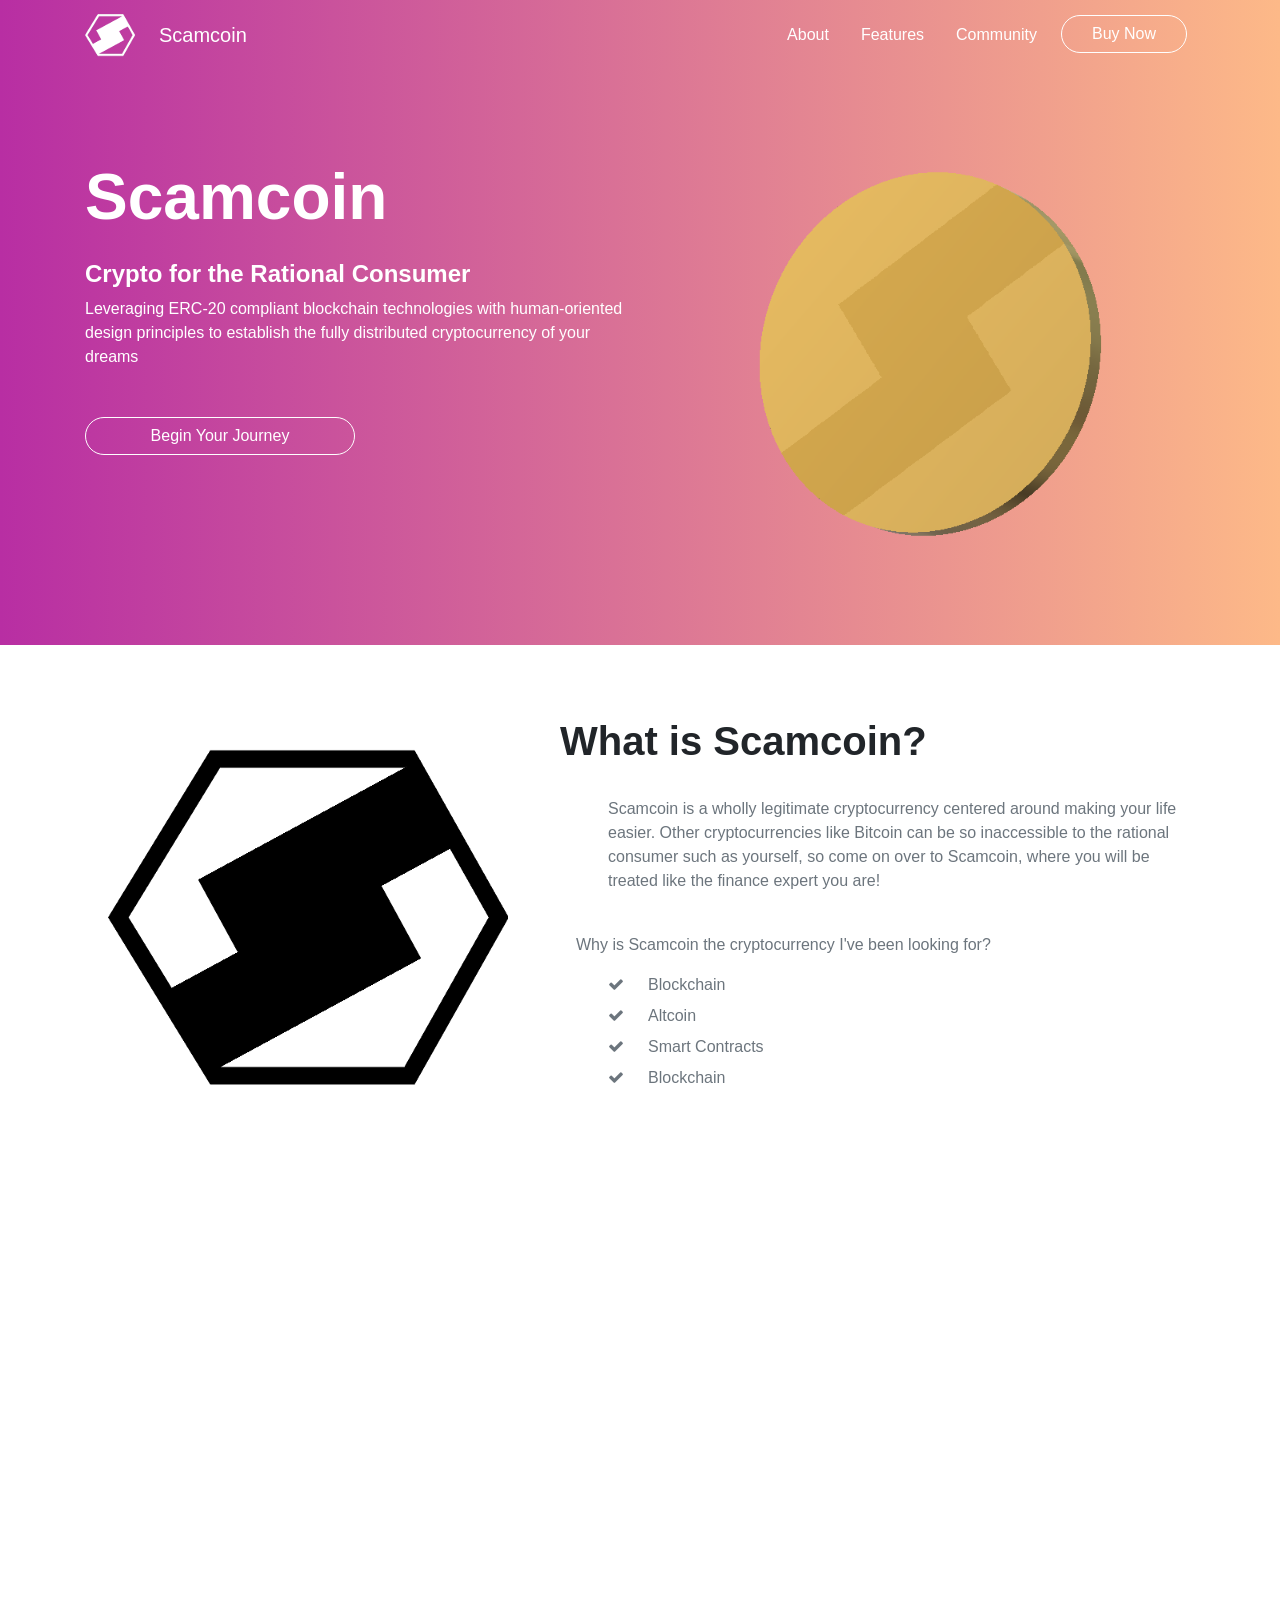
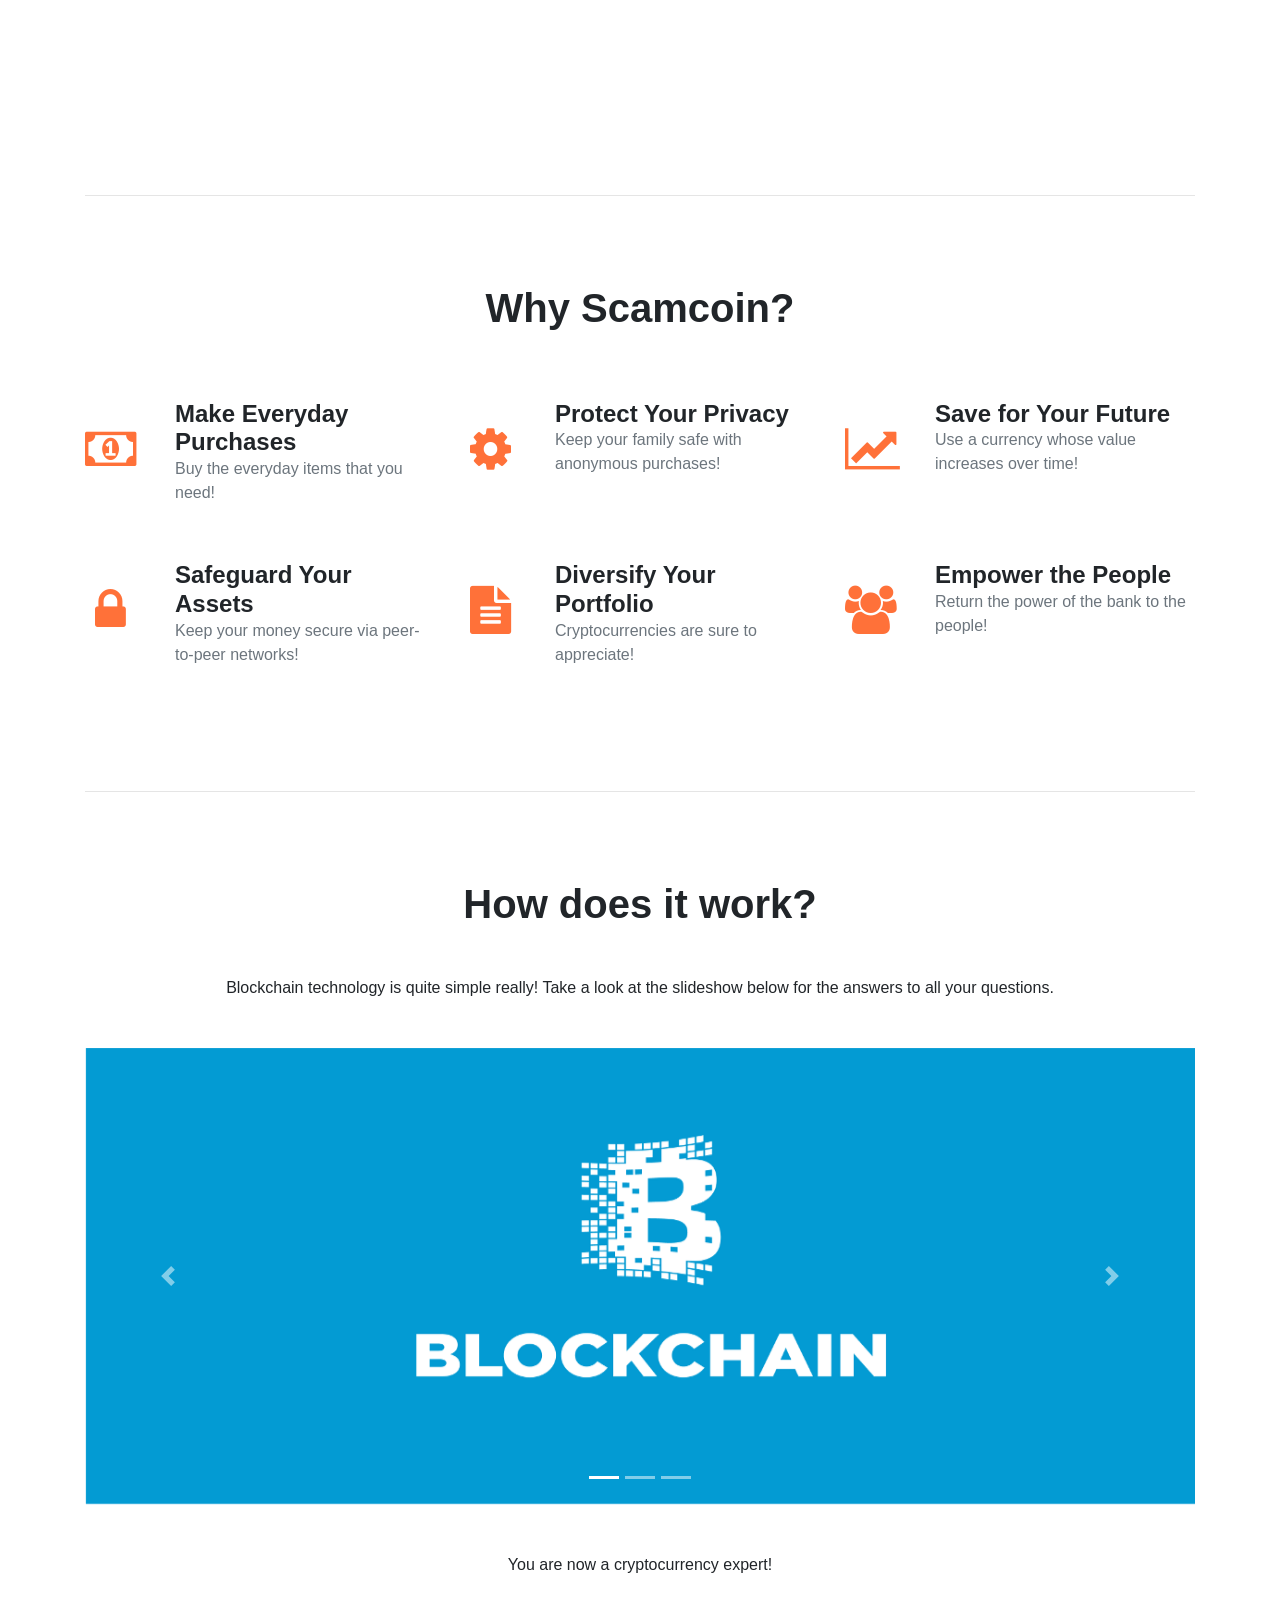
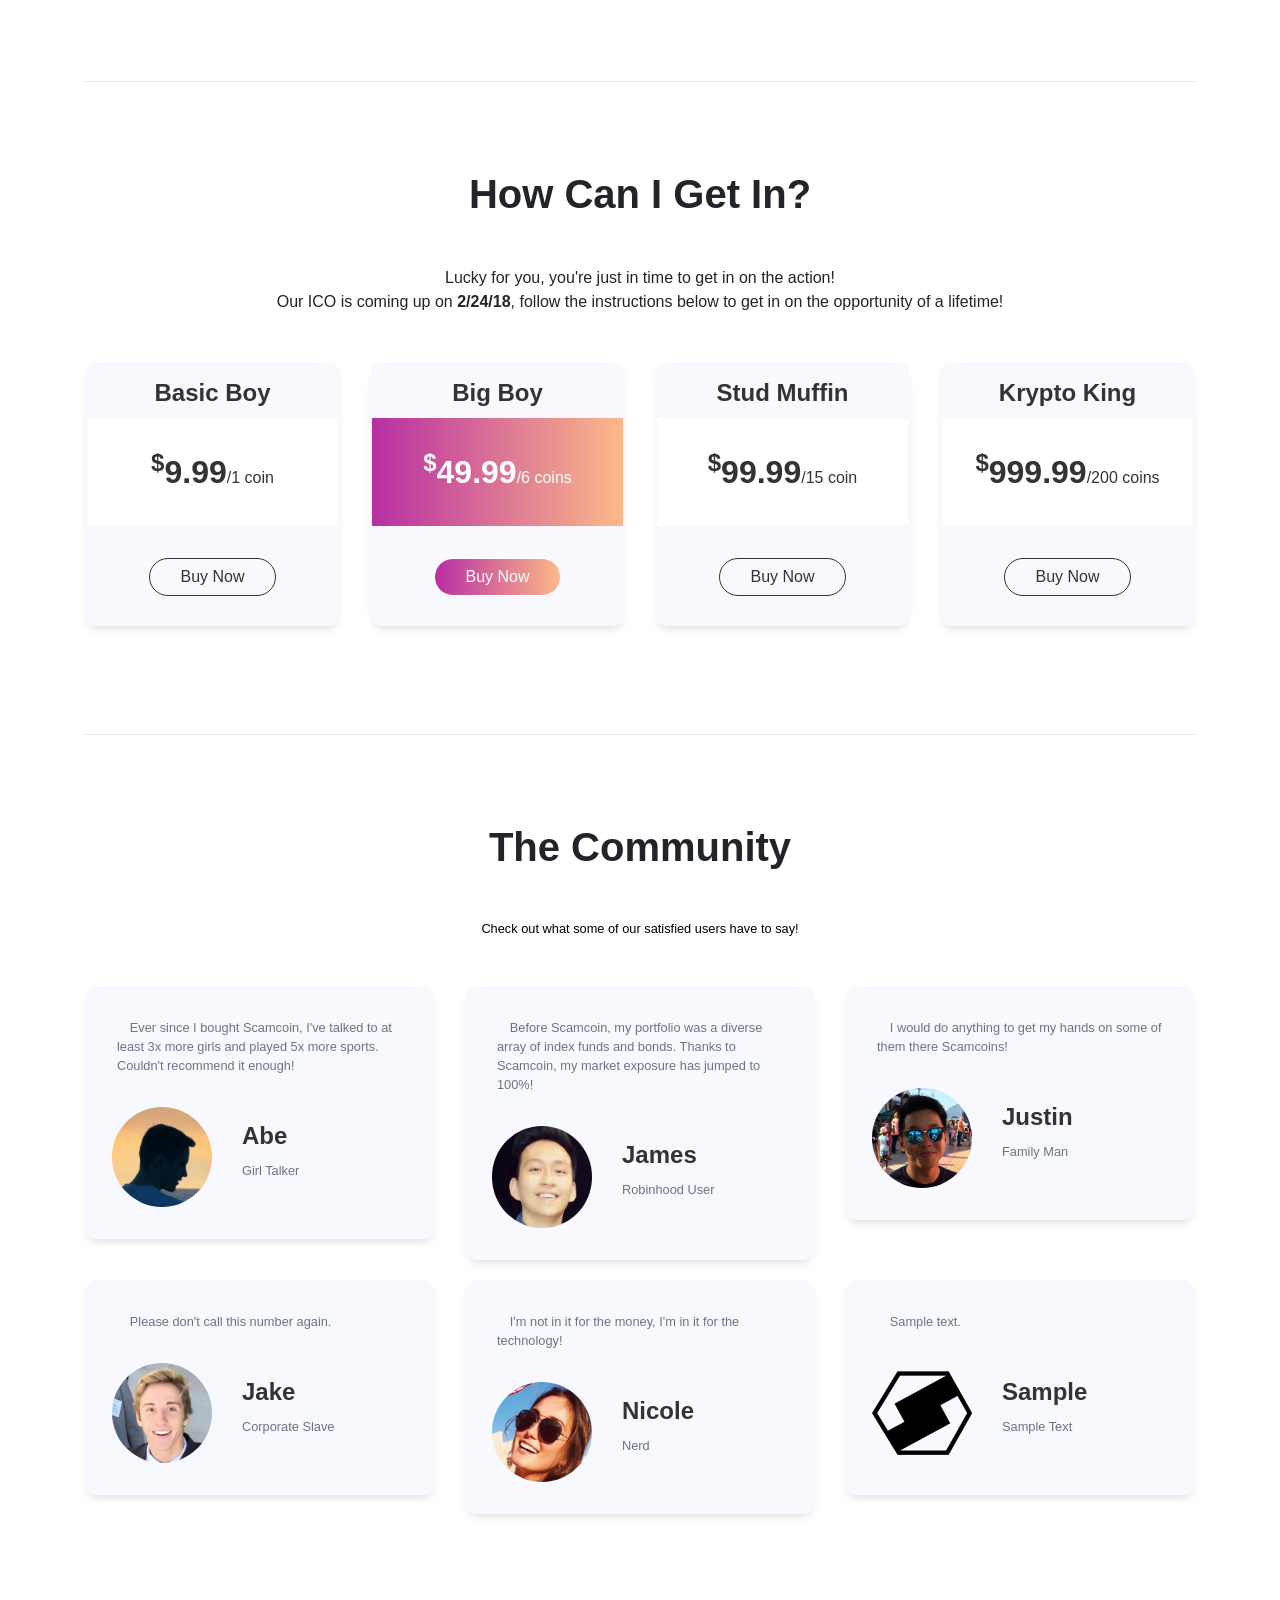
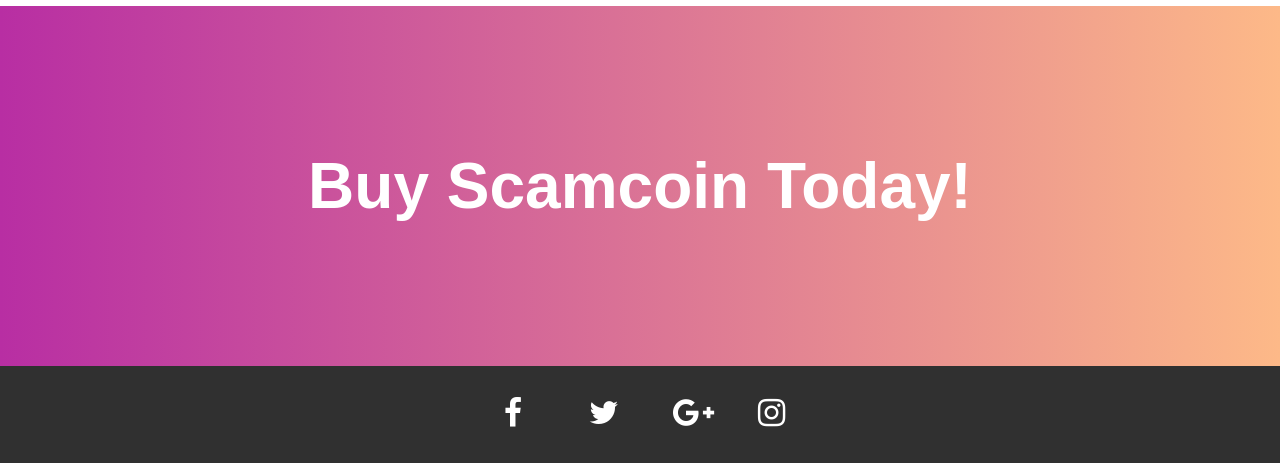
==== index.min.html @ c5a089b9 "init" ====
<!DOCTYPE html>
<html lang="en">
<head>
<title>Scamcoin</title>
<meta name="description" content="A cryptocurrency for the rational consumer">
<meta name="viewport" content="width=device-width,initial-scale=1,maximum-scale=1,user-scalable=no">
<link href="https://maxcdn.bootstrapcdn.com/bootstrap/4.0.0/css/bootstrap.min.css" rel="stylesheet">
<link href="https://maxcdn.bootstrapcdn.com/font-awesome/4.7.0/css/font-awesome.min.css" rel="stylesheet">
<link href="styles/main.css" rel="stylesheet">
</head>
<body>
<header class="color-change text-white">
<nav class="color-change navbar navbar-expand-md fixed-top">
<div class="container">
<a href="#page-top"><img class="pr-4" src="images/logo.png" alt="scam logo"></a>
<a class="navbar-brand p-0 text-white" href="#page-top">Scamcoin</a>
<div class="collapse navbar-collapse">
<ul class="navbar-nav ml-auto">
<li class="nav-item mx-2"><a class="nav-link text-white" href="#about">About</a></li>
<li class="nav-item mx-2"><a class="nav-link text-white" href="#features">Features</a></li>
<li class="nav-item mx-2"><a class="nav-link text-white" href="#community">Community</a></li>
<li class="nav-item mx-2"><a class="btn btn-outline-neutral btn-round" href="#ico">Buy Now</a></li>
</ul>
</div>
</div>
</nav>
<div id="page-top" class="container section">
<div class="row navbar-offset">
<div class="col-lg-6 col-md-12 col-sm-12">
<h1 class="my-4">Scamcoin</h1>
<h3>Crypto for the Rational Consumer</h3>
<p class="py-2">Leveraging ERC-20 compliant blockchain technologies with human-oriented design principles to establish the fully distributed cryptocurrency of your dreams</p>
<a class="col-lg-6 offset-lg-0 col-md-6 offset-md-3 col-sm-8 offset-sm-2 mt-4 btn btn-outline-neutral btn-round" href="#about">Begin Your Journey</a>
</div>
<div class="col-lg-6 col-md-12 col-sm-12">
<img id="main-img" class="img-fluid" src="images/coin/coin1.png" alt="Image">
</div>
</div>
</div>
</header>
<div id="about" class="container section">
<div class="row">
<div class="col-md-5 col-sm-12"><img id="logo" class="img-fluid" src="images/logoBlack.png" alt="Logo"></div>
<div class="col-md-7 col-sm-12">
<h2 class="mb-2">What is Scamcoin?</h2>
<p class="pl-5 pt-4 text-muted">Scamcoin is a wholly legitimate cryptocurrency centered around making your life easier. Other cryptocurrencies like Bitcoin can be so inaccessible to the rational consumer such as yourself, so come on over to Scamcoin, where you will be treated like the finance expert you are!</p>
<p class="pl-3 pt-4 text-muted">Why is Scamcoin the cryptocurrency I've been looking for?</p>
<ul class="my-2 pl-5 list-unstyled text-muted">
<li class="about-list"><i class="fa fa-check pr-4"></i>Blockchain</li>
<li class="about-list"><i class="fa fa-check pr-4"></i>Altcoin</li>
<li class="about-list"><i class="fa fa-check pr-4"></i>Smart Contracts</li>
<li class="about-list"><i class="fa fa-check pr-4"></i>Blockchain</li>
</ul>
</div>
</div>
<iframe id="promo-vid" width="80%" height="500" src="https://www.youtube.com/embed/GdoDyQt9dW0" frameborder="0" allow="encrypted-media" allowfullscreen></iframe>
</div>
<div class="container">
<hr>
</div>
<div id="features" class="container section">
<h2 class="mb-5 text-center">Why Scamcoin?</h2>
<div class="row">
<div class="col-lg-4 col-md-6 col-sm-12 use-block">
<i class="fa fa-money"></i>
<h4>Make Everyday Purchases</h4>
<p class="text-muted">Buy the everyday items that you need!</p>
</div>
<div class="col-lg-4 col-md-6 col-sm-12 use-block">
<i class="fa fa-cog"></i>
<h4>Protect Your Privacy</h4>
<p class="text-muted">Keep your family safe with anonymous purchases!</p>
</div>
<div class="col-lg-4 col-md-6 col-sm-12 use-block">
<i class="fa fa-line-chart"></i>
<h4>Save for Your Future</h4>
<p class="text-muted">Use a currency whose value increases over time!</p>
</div>
<div class="col-lg-4 col-md-6 col-sm-12 use-block">
<i class="fa fa-lock"></i>
<h4>Safeguard Your Assets</h4>
<p class="text-muted">Keep your money secure via peer-to-peer networks!</p>
</div>
<div class="col-lg-4 col-md-6 col-sm-12 use-block">
<i class="fa fa-file-text"></i>
<h4>Diversify Your Portfolio</h4>
<p class="text-muted">Cryptocurrencies are sure to appreciate!</p>
</div>
<div class="col-lg-4 col-md-6 col-sm-12 use-block">
<i class="fa fa-users"></i>
<h4>Empower the People</h4>
<p class="text-muted">Return the power of the bank to the people!</p>
</div>
</div>
</div>
<div class="container">
<hr>
</div>
<div class="container section text-center">
<h2 class="mb-5">How does it work?</h2>
<p class="mb-5">Blockchain technology is quite simple really! Take a look at the slideshow below for the answers to all your questions.</p>
<div id="how-it-works-carousel" class="mb-5 carousel slide" data-ride="carousel">
<ol class="carousel-indicators">
<li data-target="#how-it-works-carousel" data-slide-to="0" class="active"></li>
<li data-target="#how-it-works-carousel" data-slide-to="1"></li>
<li data-target="#how-it-works-carousel" data-slide-to="2"></li>
</ol>
<div class="carousel-inner" role="listbox">
<div class="carousel-item active">
<img class="d-block w-100" src="images/info3.png" alt="Blockchain">
</div>
<div class="carousel-item">
<img class="d-block w-100" src="images/info2.png" alt="Network">
</div>
<div class="carousel-item">
<img class="d-block w-100" src="images/info1.png" alt="Handshake">
</div>
</div>
<a class="carousel-control-prev" href="#how-it-works-carousel" role="button" data-slide="prev">
<span class="carousel-control-prev-icon" aria-hidden="true"></span>
<span class="sr-only">Previous</span>
</a>
<a class="carousel-control-next" href="#how-it-works-carousel" role="button" data-slide="next">
<span class="carousel-control-next-icon" aria-hidden="true"></span>
<span class="sr-only">Next</span>
</a>
</div>
<p>You are now a cryptocurrency expert!</p>
</div>
<div class="container">
<hr>
</div>
<div id="ico" class="container section">
<div class="text-center">
<h2 class="mb-5">How Can I Get In?</h2>
<p class="mb-5">Lucky for you, you're just in time to get in on the action!<br>Our ICO is coming up on <span style="font-weight:700">2/24/18</span>, follow the instructions below to get in on the opportunity of a lifetime!</p>
</div>
<div class="row">
<div class="col-lg-3 col-md-6">
<div class="card text-center">
<div class="card-body">
<h5>Basic Boy</h5>
<div class="price"><sup>$</sup>9.99<small>/1 coin</small></div>
</div>
<div class="card-footer">
<a class="btn btn-outline-default btn-round" href="https://www.ethereum.org/" target="_blank">Buy Now</a>
</div>
</div>
</div>
<div class="col-lg-3 col-md-6">
<div class="card text-center">
<div class="card-body">
<h5>Big Boy</h5>
<div class="price recommended-package color-change"><sup>$</sup><span>49.99</span><small>/6 coins</small></div>
</div>
<div class="card-footer">
<a class="btn btn-outline-neutral btn-round recommended-package color-change" class="btn btn-round color-change" href="https://www.ethereum.org/" target="_blank">Buy Now</a>
</div>
</div>
</div>
<div class="col-lg-3 col-md-6">
<div class="card text-center">
<div class="card-body">
<h5>Stud Muffin</h5>
<div class="price"><sup>$</sup>99.99<small>/15 coin</small></div>
</div>
<div class="card-footer">
<a class="btn btn-outline-default btn-round" href="https://www.ethereum.org/" target="_blank">Buy Now</a>
</div>
</div>
</div>
<div class="col-lg-3 col-md-6">
<div class="card text-center">
<div class="card-body">
<h5>Krypto King</h5>
<div class="price"><sup>$</sup>999.99<small>/200 coins</small></div>
</div>
<div class="card-footer">
<a class="btn btn-outline-default btn-round" href="https://www.ethereum.org/" target="_blank">Buy Now</a>
</div>
</div>
</div>
</div>
</div>
<div class="container">
<hr>
</div>
<div id="community" class="container section">
<div class="text-center mb-5">
<h2 class="mb-5">The Community</h2>
<p>Check out what some of our satisfied users have to say!</p>
</div>
<div class="row">
<div class="col-sm-12 col-md-6 col-lg-4">
<div class="card">
<p class="text-muted">&emsp;Ever since I bought Scamcoin, I've talked to at least 3x more girls and played 5x more sports. Couldn't recommend it enough!</p>
<div class="row pt-3">
<div class="col-xs-5"><img class="img-fluid" src="images/abe.png"></div>
<div class="col-xs-7">
<h5>Abe</h5>
<p class="text-muted">Girl Talker</p>
</div>
</div>
</div>
</div>
<div class="col-sm-12 col-md-6 col-lg-4">
<div class="card">
<p class="text-muted">&emsp;Before Scamcoin, my portfolio was a diverse array of index funds and bonds. Thanks to Scamcoin, my market exposure has jumped to 100%!</p>
<div class="row pt-3">
<div class="col-xs-5"><img class="img-fluid" src="images/james.png"></div>
<div class="col-xs-7">
<h5>James</h5>
<p class="text-muted">Robinhood User</p>
</div>
</div>
</div>
</div>
<div class="col-sm-12 col-md-6 col-lg-4">
<div class="card">
<p class="text-muted">&emsp;I would do anything to get my hands on some of them there Scamcoins!</p>
<div class="row pt-3">
<div class="col-xs-5"><img class="img-fluid" src="images/justin.png"></div>
<div class="col-xs-7">
<h5>Justin</h5>
<p class="text-muted">Family Man</p>
</div>
</div>
</div>
</div>
<div id="row-buffer"></div>
<div class="col-sm-12 col-md-6 col-lg-4">
<div class="card">
<p class="text-muted">&emsp;Please don't call this number again.</p>
<div class="row pt-3">
<div class="col-xs-5"><img class="img-fluid" src="images/jake.png"></div>
<div class="col-xs-7">
<h5>Jake</h5>
<p class="text-muted">Corporate Slave</p>
</div>
</div>
</div>
</div>
<div class="col-sm-12 col-md-6 col-lg-4">
<div class="card">
<p class="text-muted">&emsp;I'm not in it for the money, I'm in it for the technology!</p>
<div class="row pt-3">
<div class="col-xs-5"><img class="img-fluid" src="images/nicole.png"></div>
<div class="col-xs-7">
<h5>Nicole</h5>
<p class="text-muted">Nerd</p>
</div>
</div>
</div>
</div>
<div class="col-sm-12 col-md-6 col-lg-4">
<div class="card">
<p class="text-muted">&emsp;Sample text.</p>
<div class="row pt-3">
<div class="col-xs-5"><img class="img-fluid" src="images/logoBlack.png"></div>
<div class="col-xs-7">
<h5>Sample</h5>
<p class="text-muted">Sample Text</p>
</div>
</div>
</div>
</div>
</div>
</div>
<div class="color-change">
<div class="container text-center text-white outro">
<h1>Buy Scamcoin Today!</h1>
</div>
</div>
<footer>
<div class="container">
<div class="row text-center">
<div class="col-md-12">
<a class="btn btn-link" href="https://www.facebook.com/" target="_blank"><i class="fa fa-facebook fa-2x" aria-hidden="true"></i></a>
<a class="btn btn-link" href="https://www.twitter.com/" target="_blank"><i class="fa fa-twitter fa-2x" aria-hidden="true"></i></a>
<a class="btn btn-link" href="https://www.plus.google.com/" target="_blank"><i class="fa fa-google-plus fa-2x" aria-hidden="true"></i></a>
<a class="btn btn-link" href="https://www.instagram.com/" target="_blank"><i class="fa fa-instagram fa-2x" aria-hidden="true"></i></a></div>
<div class="col-md-12">
</div>
</div>
</div>
</footer>
<script src="https://ajax.googleapis.com/ajax/libs/jquery/3.3.1/jquery.min.js"></script>
<script src="https://maxcdn.bootstrapcdn.com/bootstrap/4.0.0/js/bootstrap.bundle.min.js"></script>
<script src="js/animate.js" async></script>
</body>
</html>
---- styles/main.css ----
body,
p {
    font-family: "Roboto", sans-serif;
    font-size: 1rem;
    font-weight: 500;
}

h1,
h2,
h3,
h4,
h5 {
    font-family: "Roboto", sans-serif;
    font-weight: 600;
    font-size: 2.5rem;
    margin: 0px;
}

h1 {
    font-size: 4rem;
}

h3,
h4,
h5 {
    font-size: 1.5rem;
}

footer {
    background-color: #303030;
    display: flex;
    justify-content: center;
    /* align horizontal */
    align-items: center;
}

footer .btn {
    color: #fff;
    width: 80px;
    padding: 30px;
}

.btn {
    padding-right: 30px;
    padding-left: 30px;
}

.color-change {
    background: -webkit-linear-gradient(left top, #5634F6, #DB8EC0, #FECAD2);
    /* For Safari 5.1 to 6.0 */
    background: -o-linear-gradient(bottom right, #5634F6, #DB8EC0, #FECAD2);
    /* For Opera 11.1 to 12.0 */
    background: -moz-linear-gradient(bottom right, #5634F6, #DB8EC0, #FECAD2);
    /* For Firefox 3.6 to 15 */
    background: linear-gradient(to bottom right, #5634F6, #DB8EC0, #FECAD2);
}

.section {
    padding-top: 8vh;
    padding-bottom: 8vh;
}

.navbar {
    padding: 10px;
}

.navbar-offset {
    padding-top: 7vh;
}

.use-block {
    margin-top: 20px;
    margin-bottom: 20px;
}

.about-list {
    margin-bottom: 7px;
}

.text-muted {
    font-size: 1rem;
}

.price {
    background-color: #fff;
    font-weight: 600;
    font-size: 2rem;
    padding: 30px 0px 30px 0px;
}

.price small {
    font-size: 1rem;
}

.card .btn {
    color: #333333;
    border-color: #333333;
}

.card-body {
    padding: 2px;
    padding-top:
}

.card-footer {
    padding: 30px 0px 30px 0px;
}

.card h5 {
    padding-top: 15px;
    padding-bottom: 10px;
}

.recommended-package {
    color: #fff !important;
    border-color: #fff !important;
}

.outro {
    height: 40vh;
    display: flex;
    justify-content: center;
    /* align horizontal */
    align-items: center;
}

#logo {
    display: block;
    margin-left: auto;
    margin-right: auto;
    margin-bottom: 50px;
}

#about .fa {
    font-size: 1rem;
    margin-top: 0px;
    margin-right: 0px;
}

#features .fa {
    color: #ff7139;
    float: left;
    margin-right: 40px;
    margin-top: 25px;
    margin-bottom: 25px;
    width: 50px;
    text-align: center;
    font-size: 3rem;
}

#promo-vid {
    display: block;
    margin: 0 auto;
    margin-top: 40px;
}

#community img {
    border-radius: 100%;
    width: 100px;
    height: auto;
}

#community p {
    font-size: 0.8rem;
    color: #000;
}

#community h5 {
    margin-bottom: 0px;
    padding-bottom: 10px;
}

#community .card {
    padding-left: 2rem;
    padding-right: 2rem;
    padding-top: 2rem;
    padding-bottom: 2rem;
    border-radius: 12px;
}

#community img {
    margin-right: 30px;
    margin-left: 10px;
}

/* -------------------- Below from Creative Tim's Paper Kit -------------------- */

.btn-outline-neutral {
    border-color: #FFFFFF;
    color: #FFFFFF;
    opacity: 1;
    filter: alpha(opacity=100);
}

.btn-outline-neutral:hover,
.btn-outline-neutral:focus,
.btn-outline-neutral:active,
.btn-outline-neutral.active,
.open>.btn-outline-neutral.dropdown-toggle {
    background-color: #FFFFFF;
    color: rgba(255, 255, 255, 0.8);
    border-color: #FFFFFF;
}

.btn-outline-neutral:hover .caret,
.btn-outline-neutral:focus .caret,
.btn-outline-neutral:active .caret,
.btn-outline-neutral.active .caret,
.open>.btn-outline-neutral.dropdown-toggle .caret {
    border-top-color: rgba(255, 255, 255, 0.8);
}

.btn-outline-neutral .caret {
    border-top-color: #FFFFFF;
}

.btn-outline-neutral.disabled,
.btn-outline-neutral.disabled:hover,
.btn-outline-neutral.disabled:focus,
.btn-outline-neutral.disabled.focus,
.btn-outline-neutral.disabled:active,
.btn-outline-neutral.disabled.active,
.btn-outline-neutral:disabled,
.btn-outline-neutral:disabled:hover,
.btn-outline-neutral:disabled:focus,
.btn-outline-neutral:disabled.focus,
.btn-outline-neutral:disabled:active,
.btn-outline-neutral:disabled.active,
.btn-outline-neutral[disabled],
.btn-outline-neutral[disabled]:hover,
.btn-outline-neutral[disabled]:focus,
.btn-outline-neutral[disabled].focus,
.btn-outline-neutral[disabled]:active,
.btn-outline-neutral[disabled].active,
fieldset[disabled] .btn-outline-neutral,
fieldset[disabled] .btn-outline-neutral:hover,
fieldset[disabled] .btn-outline-neutral:focus,
fieldset[disabled] .btn-outline-neutral.focus,
fieldset[disabled] .btn-outline-neutral:active,
fieldset[disabled] .btn-outline-neutral.active {
    background-color: transparent;
    border-color: #FFFFFF;
}

.btn-outline-neutral:hover,
.btn-outline-neutral:focus {
    color: #403D39;
    background-color: #FFFFFF;
}

.btn-round {
    border-radius: 30px;
}

.btn-outline-default {
    border-color: #66615B;
    color: #66615B;
    opacity: 1;
    filter: alpha(opacity=100);
}

.btn-outline-default:hover,
.btn-outline-default:focus,
.btn-outline-default:active,
.btn-outline-default.active,
.open>.btn-outline-default.dropdown-toggle {
    background-color: #66615B;
    color: rgba(255, 255, 255, 0.8);
    border-color: #66615B;
}

.btn-outline-default:hover .caret,
.btn-outline-default:focus .caret,
.btn-outline-default:active .caret,
.btn-outline-default.active .caret,
.open>.btn-outline-default.dropdown-toggle .caret {
    border-top-color: rgba(255, 255, 255, 0.8);
}

.card {
    border-radius: 12px;
    box-shadow: 0 6px 10px -4px rgba(0, 0, 0, 0.15);
    background-color: #F8F8FF;
    color: #333333;
    margin-bottom: 20px;
    position: relative;
    z-index: 1;
    border: 0 none;
    -webkit-transition: transform 300ms cubic-bezier(0.34, 2, 0.6, 1), box-shadow 200ms ease;
    -moz-transition: transform 300ms cubic-bezier(0.34, 2, 0.6, 1), box-shadow 200ms ease;
    -o-transition: transform 300ms cubic-bezier(0.34, 2, 0.6, 1), box-shadow 200ms ease;
    -ms-transition: transform 300ms cubic-bezier(0.34, 2, 0.6, 1), box-shadow 200ms ease;
    transition: transform 300ms cubic-bezier(0.34, 2, 0.6, 1), box-shadow 200ms ease;
}

.card:not(.card-plain):hover {
    box-shadow: 0px 12px 19px -7px rgba(0, 0, 0, 0.3);
    transform: translateY(-10px);
    -webkit-transform: translateY(-10px);
    -ms-transform: translateY(-10px);
    -moz-transform: translateY(-10px);
}

.card .card-footer {
    background: transparent;
    border-top: 0 none;
}
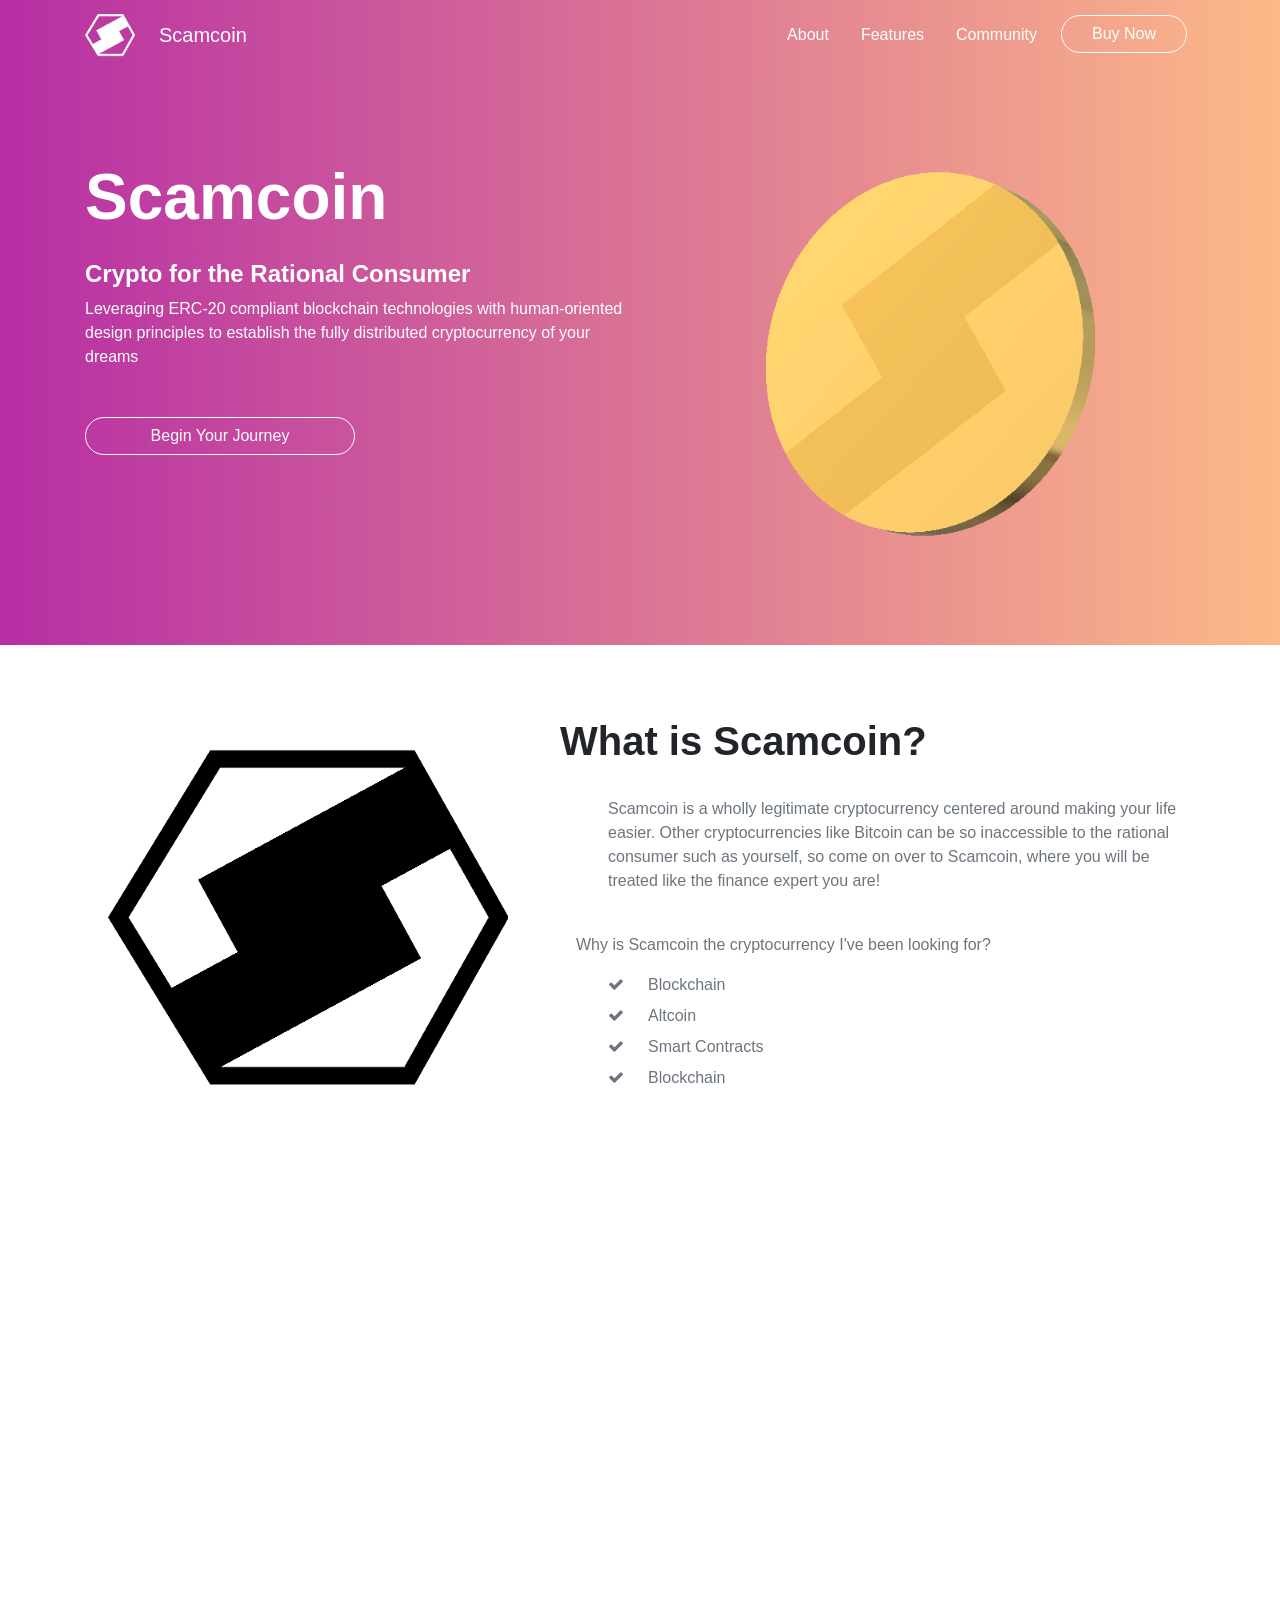
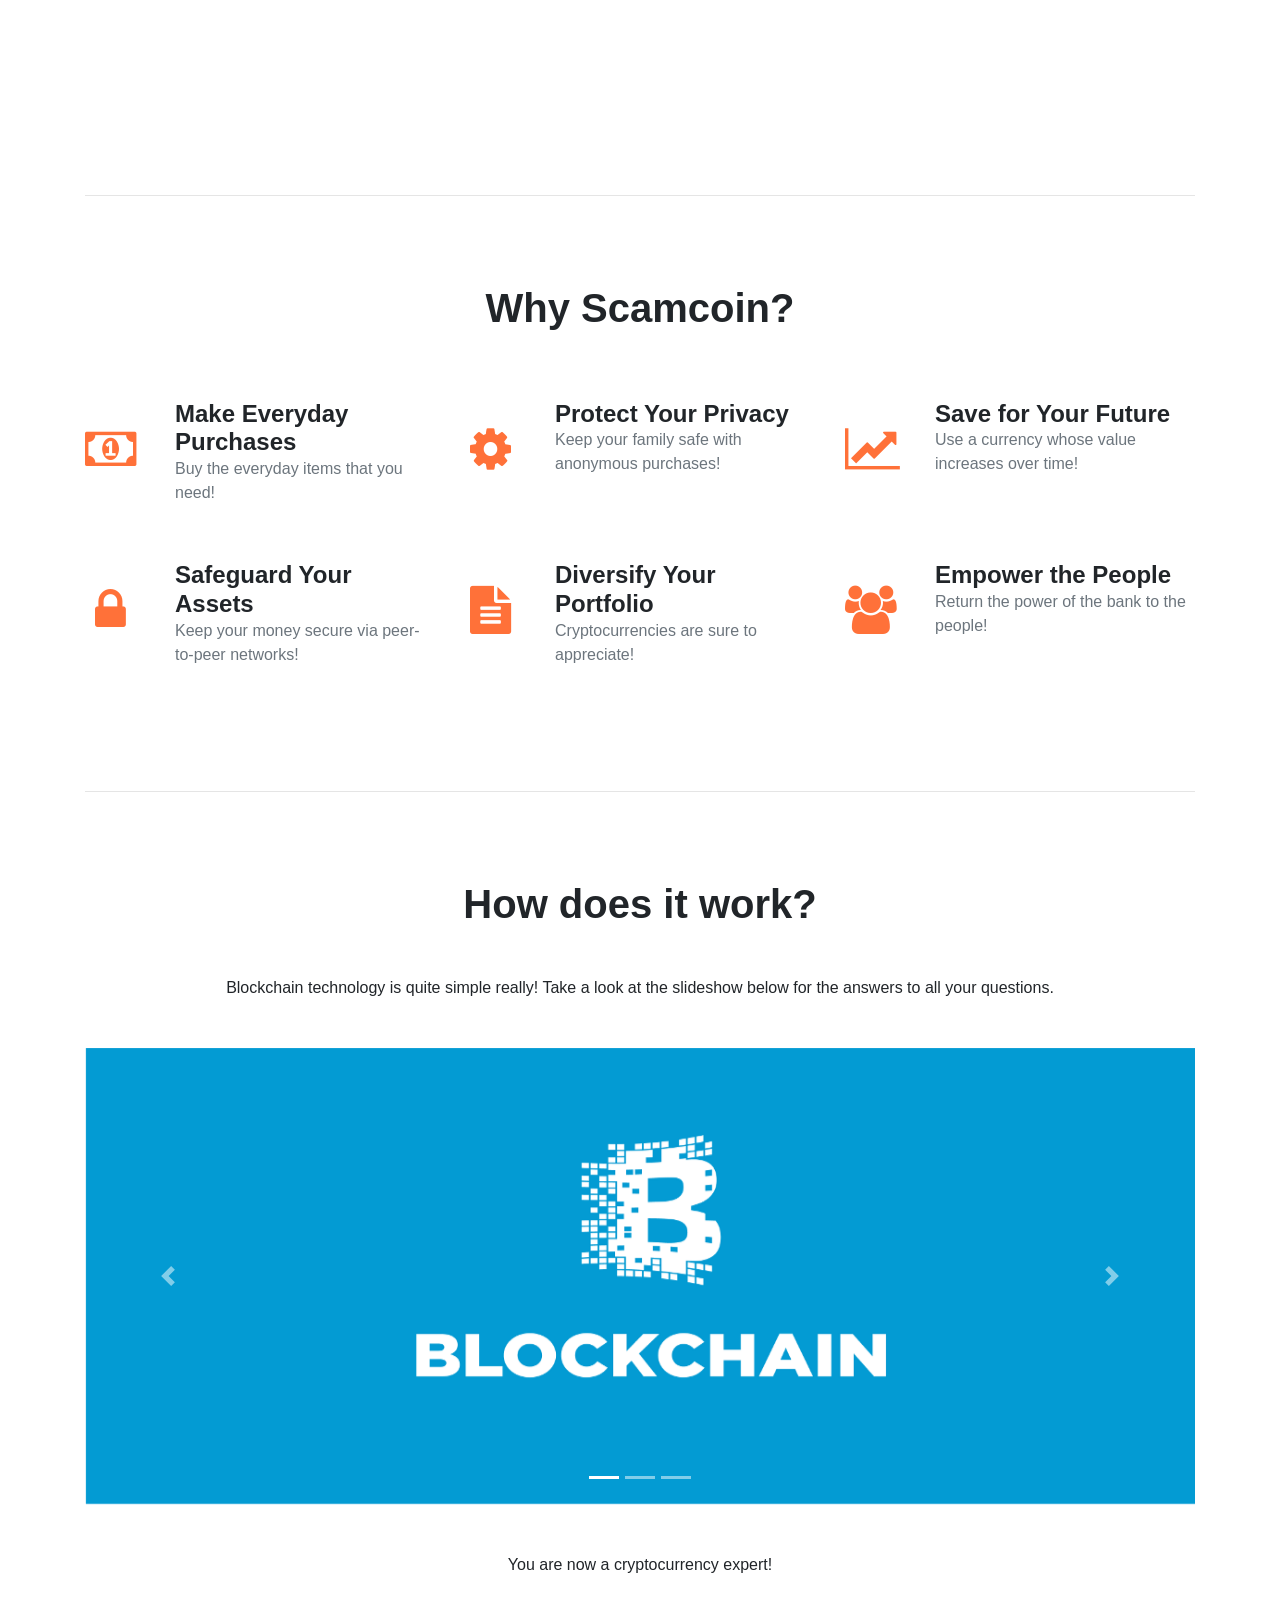
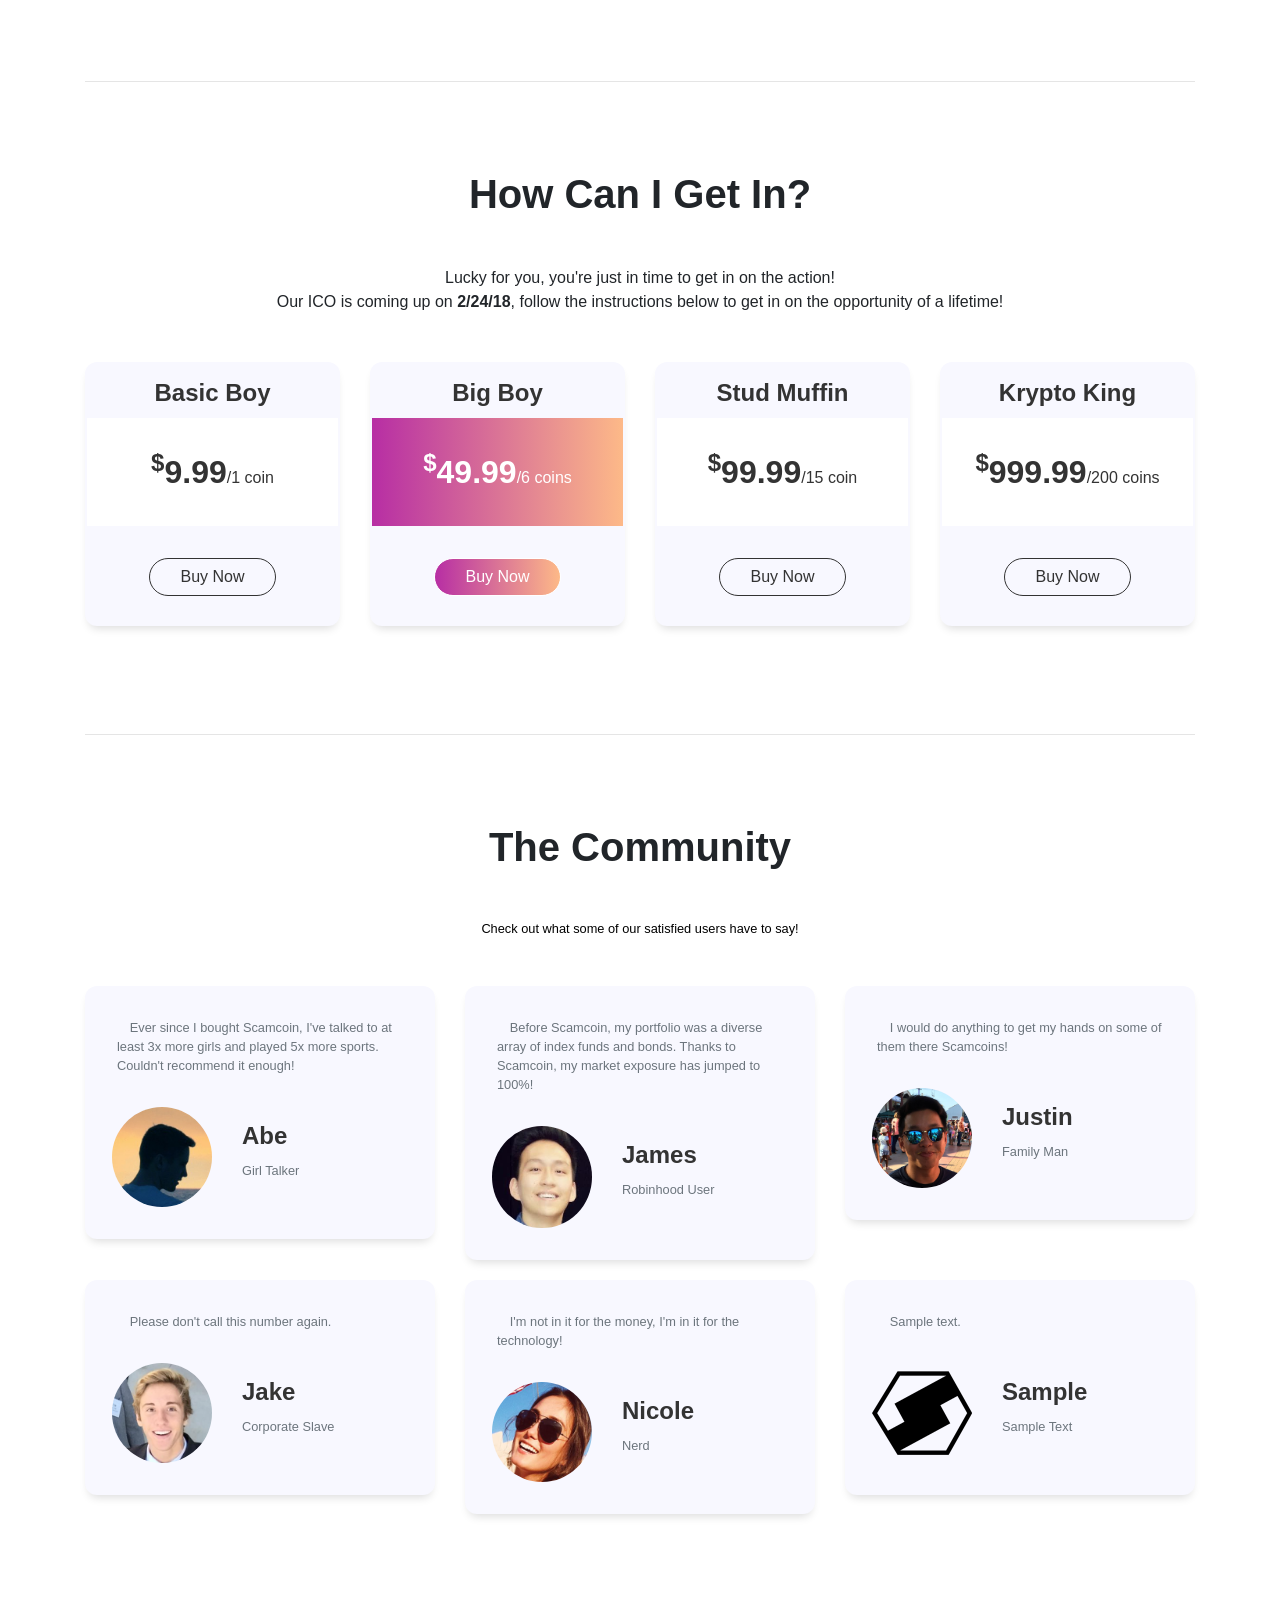
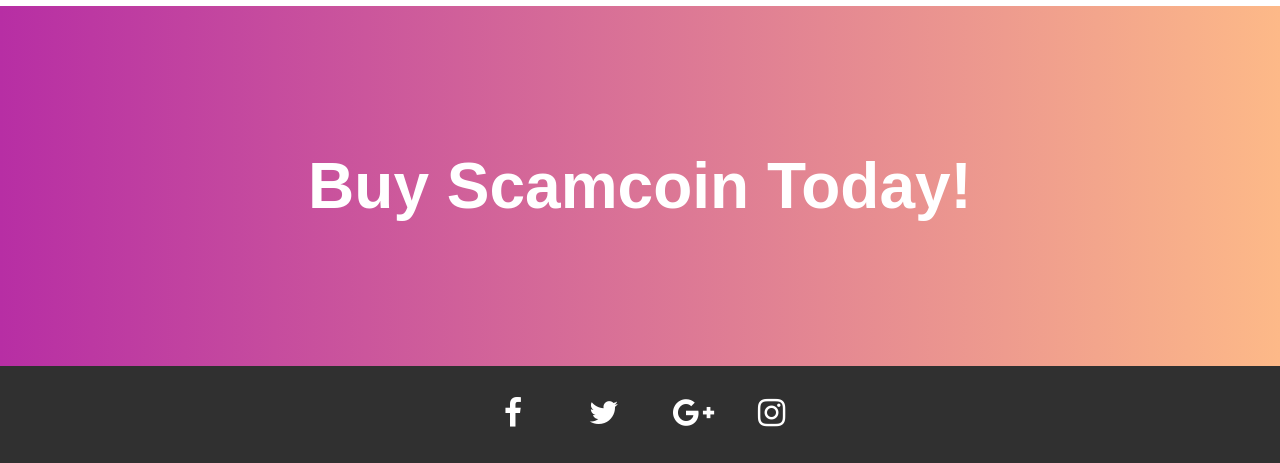
==== commit e5496a49: "page section rename" ====
--- a/index.min.html
+++ b/index.min.html
@@ -12,8 +12,8 @@
 <header class="color-change text-white">
 <nav class="color-change navbar navbar-expand-md fixed-top">
 <div class="container">
-<a href="#page-top"><img class="pr-4" src="images/logo.png" alt="scam logo"></a>
-<a class="navbar-brand p-0 text-white" href="#page-top">Scamcoin</a>
+<a href="#home"><img class="pr-4" src="images/logo.png" alt="scam logo"></a>
+<a class="navbar-brand p-0 text-white" href="#home">Scamcoin</a>
 <div class="collapse navbar-collapse">
 <ul class="navbar-nav ml-auto">
 <li class="nav-item mx-2"><a class="nav-link text-white" href="#about">About</a></li>
@@ -24,7 +24,7 @@
 </div>
 </div>
 </nav>
-<div id="page-top" class="container section">
+<div id="home" class="container section">
 <div class="row navbar-offset">
 <div class="col-lg-6 col-md-12 col-sm-12">
 <h1 class="my-4">Scamcoin</h1>
--- a/styles/main.css
+++ b/styles/main.css
@@ -1,177 +1,168 @@
-body,
-p {
-    font-family: "Roboto", sans-serif;
-    font-size: 1rem;
-    font-weight: 500;
-}
-
-h1,
-h2,
-h3,
-h4,
-h5 {
-    font-family: "Roboto", sans-serif;
-    font-weight: 600;
-    font-size: 2.5rem;
-    margin: 0px;
+body, p {
+ 	font-family: "Roboto", sans-serif;
+ 	font-size: 1rem;
+  	font-weight: 500;
+}
+
+h1, h2, h3, h4, h5 {
+	font-family: "Roboto", sans-serif;
+	font-weight: 600;
+	font-size: 2.5rem;
+	margin: 0px;
 }
 
 h1 {
-    font-size: 4rem;
-}
-
-h3,
-h4,
-h5 {
-    font-size: 1.5rem;
+	font-size: 4rem;
+}
+
+h3, h4, h5 {
+	font-size: 1.5rem;
 }
 
 footer {
-    background-color: #303030;
-    display: flex;
-    justify-content: center;
-    /* align horizontal */
-    align-items: center;
+	background-color: #303030;
+	display: flex;
+	justify-content: center;
+	align-items: center;
 }
 
 footer .btn {
-    color: #fff;
-    width: 80px;
-    padding: 30px;
+	color: #fff;
+	width: 80px;
+	padding: 30px;
 }
 
 .btn {
-    padding-right: 30px;
-    padding-left: 30px;
+	padding-right: 30px;
+	padding-left: 30px;
 }
 
 .color-change {
-    background: -webkit-linear-gradient(left top, #5634F6, #DB8EC0, #FECAD2);
-    /* For Safari 5.1 to 6.0 */
-    background: -o-linear-gradient(bottom right, #5634F6, #DB8EC0, #FECAD2);
-    /* For Opera 11.1 to 12.0 */
-    background: -moz-linear-gradient(bottom right, #5634F6, #DB8EC0, #FECAD2);
-    /* For Firefox 3.6 to 15 */
-    background: linear-gradient(to bottom right, #5634F6, #DB8EC0, #FECAD2);
+	background: -webkit-linear-gradient(left top, #5634F6, #DB8EC0, #FECAD2);
+	/* For Safari 5.1 to 6.0 */
+	background: -o-linear-gradient(bottom right, #5634F6, #DB8EC0, #FECAD2);
+	/* For Opera 11.1 to 12.0 */
+	background: -moz-linear-gradient(bottom right, #5634F6, #DB8EC0, #FECAD2);
+	/* For Firefox 3.6 to 15 */
+	background: linear-gradient(to bottom right, #5634F6, #DB8EC0, #FECAD2);
 }
 
 .section {
-    padding-top: 8vh;
-    padding-bottom: 8vh;
+	padding-top: 8vh;
+	padding-bottom: 8vh;
 }
 
 .navbar {
-    padding: 10px;
+	padding: 10px;
 }
 
 .navbar-offset {
-    padding-top: 7vh;
+	padding-top: 7vh;
 }
 
 .use-block {
-    margin-top: 20px;
-    margin-bottom: 20px;
+	margin-top: 20px;
+	margin-bottom: 20px;
 }
 
 .about-list {
-    margin-bottom: 7px;
+	margin-bottom: 7px;
 }
 
 .text-muted {
-    font-size: 1rem;
+	font-size: 1rem;
 }
 
 .price {
-    background-color: #fff;
-    font-weight: 600;
-    font-size: 2rem;
-    padding: 30px 0px 30px 0px;
+	background-color: #fff;
+	font-weight: 600;
+	font-size: 2rem;
+	padding: 30px 0px 30px 0px;
 }
 
 .price small {
-    font-size: 1rem;
+	font-size: 1rem;
 }
 
 .card .btn {
-    color: #333333;
-    border-color: #333333;
+	color: #333333;
+	border-color: #333333;
 }
 
 .card-body {
-    padding: 2px;
-    padding-top:
+	padding: 2px;
+	padding-top: 
 }
 
 .card-footer {
-    padding: 30px 0px 30px 0px;
+	padding: 30px 0px 30px 0px;
 }
 
 .card h5 {
-    padding-top: 15px;
-    padding-bottom: 10px;
+	padding-top: 15px;
+	padding-bottom: 10px;
 }
 
 .recommended-package {
-    color: #fff !important;
-    border-color: #fff !important;
+	color: #fff !important;
+	border-color: #fff !important;
 }
 
 .outro {
-    height: 40vh;
-    display: flex;
-    justify-content: center;
-    /* align horizontal */
-    align-items: center;
+	height: 40vh;
+	display: flex;
+	justify-content: center;
+	align-items: center;
 }
 
 #logo {
-    display: block;
+	display: block;
     margin-left: auto;
     margin-right: auto;
     margin-bottom: 50px;
 }
 
 #about .fa {
-    font-size: 1rem;
-    margin-top: 0px;
-    margin-right: 0px;
+	font-size: 1rem;
+	margin-top: 0px;
+	margin-right: 0px;
 }
 
 #features .fa {
-    color: #ff7139;
-    float: left;
-    margin-right: 40px;
-    margin-top: 25px;
-    margin-bottom: 25px;
-    width: 50px;
-    text-align: center;
-    font-size: 3rem;
+	color: #ff7139;
+	float: left;
+	margin-right: 40px;
+	margin-top: 25px;
+	margin-bottom: 25px;
+	width: 50px;
+	text-align: center;
+	font-size: 3rem;
 }
 
 #promo-vid {
-    display: block;
-    margin: 0 auto;
-    margin-top: 40px;
+  display: block;
+  margin: 0 auto;
+  margin-top: 40px;
 }
 
 #community img {
-    border-radius: 100%;
-    width: 100px;
-    height: auto;
+	border-radius: 100%;
+	width: 100px;
+	height: auto;
 }
 
 #community p {
-    font-size: 0.8rem;
-    color: #000;
+	font-size: 0.8rem;
+	color: #000;
 }
 
 #community h5 {
-    margin-bottom: 0px;
-    padding-bottom: 10px;
+	margin-bottom: 0px;
+	padding-bottom: 10px;
 }
 
 #community .card {
-    padding-left: 2rem;
+	padding-left: 2rem;
     padding-right: 2rem;
     padding-top: 2rem;
     padding-bottom: 2rem;
@@ -179,129 +170,81 @@
 }
 
 #community img {
-    margin-right: 30px;
-    margin-left: 10px;
+	margin-right: 30px;
+	margin-left: 10px;
 }
 
 /* -------------------- Below from Creative Tim's Paper Kit -------------------- */
-
 .btn-outline-neutral {
-    border-color: #FFFFFF;
-    color: #FFFFFF;
-    opacity: 1;
-    filter: alpha(opacity=100);
-}
-
-.btn-outline-neutral:hover,
-.btn-outline-neutral:focus,
-.btn-outline-neutral:active,
-.btn-outline-neutral.active,
-.open>.btn-outline-neutral.dropdown-toggle {
-    background-color: #FFFFFF;
-    color: rgba(255, 255, 255, 0.8);
-    border-color: #FFFFFF;
-}
-
-.btn-outline-neutral:hover .caret,
-.btn-outline-neutral:focus .caret,
-.btn-outline-neutral:active .caret,
-.btn-outline-neutral.active .caret,
-.open>.btn-outline-neutral.dropdown-toggle .caret {
-    border-top-color: rgba(255, 255, 255, 0.8);
-}
-
+  border-color: #FFFFFF;
+  color: #FFFFFF;
+  opacity: 1;
+  filter: alpha(opacity=100);
+}
+
+.btn-outline-neutral:hover, .btn-outline-neutral:focus, .btn-outline-neutral:active, .btn-outline-neutral.active, .open > .btn-outline-neutral.dropdown-toggle {
+  background-color: #FFFFFF;
+  color: rgba(255, 255, 255, 0.8);
+  border-color: #FFFFFF;
+}
+.btn-outline-neutral:hover .caret, .btn-outline-neutral:focus .caret, .btn-outline-neutral:active .caret, .btn-outline-neutral.active .caret, .open > .btn-outline-neutral.dropdown-toggle .caret {
+  border-top-color: rgba(255, 255, 255, 0.8);
+}
 .btn-outline-neutral .caret {
-    border-top-color: #FFFFFF;
-}
-
-.btn-outline-neutral.disabled,
-.btn-outline-neutral.disabled:hover,
-.btn-outline-neutral.disabled:focus,
-.btn-outline-neutral.disabled.focus,
-.btn-outline-neutral.disabled:active,
-.btn-outline-neutral.disabled.active,
-.btn-outline-neutral:disabled,
-.btn-outline-neutral:disabled:hover,
-.btn-outline-neutral:disabled:focus,
-.btn-outline-neutral:disabled.focus,
-.btn-outline-neutral:disabled:active,
-.btn-outline-neutral:disabled.active,
-.btn-outline-neutral[disabled],
-.btn-outline-neutral[disabled]:hover,
-.btn-outline-neutral[disabled]:focus,
-.btn-outline-neutral[disabled].focus,
-.btn-outline-neutral[disabled]:active,
-.btn-outline-neutral[disabled].active,
-fieldset[disabled] .btn-outline-neutral,
-fieldset[disabled] .btn-outline-neutral:hover,
-fieldset[disabled] .btn-outline-neutral:focus,
-fieldset[disabled] .btn-outline-neutral.focus,
-fieldset[disabled] .btn-outline-neutral:active,
-fieldset[disabled] .btn-outline-neutral.active {
-    background-color: transparent;
-    border-color: #FFFFFF;
-}
-
-.btn-outline-neutral:hover,
-.btn-outline-neutral:focus {
-    color: #403D39;
-    background-color: #FFFFFF;
-}
-
+  border-top-color: #FFFFFF;
+}
+.btn-outline-neutral.disabled, .btn-outline-neutral.disabled:hover, .btn-outline-neutral.disabled:focus, .btn-outline-neutral.disabled.focus, .btn-outline-neutral.disabled:active, .btn-outline-neutral.disabled.active, .btn-outline-neutral:disabled, .btn-outline-neutral:disabled:hover, .btn-outline-neutral:disabled:focus, .btn-outline-neutral:disabled.focus, .btn-outline-neutral:disabled:active, .btn-outline-neutral:disabled.active, .btn-outline-neutral[disabled], .btn-outline-neutral[disabled]:hover, .btn-outline-neutral[disabled]:focus, .btn-outline-neutral[disabled].focus, .btn-outline-neutral[disabled]:active, .btn-outline-neutral[disabled].active, fieldset[disabled] .btn-outline-neutral, fieldset[disabled] .btn-outline-neutral:hover, fieldset[disabled] .btn-outline-neutral:focus, fieldset[disabled] .btn-outline-neutral.focus, fieldset[disabled] .btn-outline-neutral:active, fieldset[disabled] .btn-outline-neutral.active {
+  background-color: transparent;
+  border-color: #FFFFFF;
+}
+.btn-outline-neutral:hover, .btn-outline-neutral:focus {
+  color: #403D39;
+  background-color: #FFFFFF;
+}
 .btn-round {
-    border-radius: 30px;
+  border-radius: 30px;
 }
 
 .btn-outline-default {
-    border-color: #66615B;
-    color: #66615B;
-    opacity: 1;
-    filter: alpha(opacity=100);
-}
-
-.btn-outline-default:hover,
-.btn-outline-default:focus,
-.btn-outline-default:active,
-.btn-outline-default.active,
-.open>.btn-outline-default.dropdown-toggle {
-    background-color: #66615B;
-    color: rgba(255, 255, 255, 0.8);
-    border-color: #66615B;
-}
-
-.btn-outline-default:hover .caret,
-.btn-outline-default:focus .caret,
-.btn-outline-default:active .caret,
-.btn-outline-default.active .caret,
-.open>.btn-outline-default.dropdown-toggle .caret {
-    border-top-color: rgba(255, 255, 255, 0.8);
+  border-color: #66615B;
+  color: #66615B;
+  opacity: 1;
+  filter: alpha(opacity=100);
+}
+.btn-outline-default:hover, .btn-outline-default:focus, .btn-outline-default:active, .btn-outline-default.active, .open > .btn-outline-default.dropdown-toggle {
+  background-color: #66615B;
+  color: rgba(255, 255, 255, 0.8);
+  border-color: #66615B;
+}
+.btn-outline-default:hover .caret, .btn-outline-default:focus .caret, .btn-outline-default:active .caret, .btn-outline-default.active .caret, .open > .btn-outline-default.dropdown-toggle .caret {
+  border-top-color: rgba(255, 255, 255, 0.8);
 }
 
 .card {
-    border-radius: 12px;
-    box-shadow: 0 6px 10px -4px rgba(0, 0, 0, 0.15);
-    background-color: #F8F8FF;
-    color: #333333;
-    margin-bottom: 20px;
-    position: relative;
-    z-index: 1;
-    border: 0 none;
-    -webkit-transition: transform 300ms cubic-bezier(0.34, 2, 0.6, 1), box-shadow 200ms ease;
-    -moz-transition: transform 300ms cubic-bezier(0.34, 2, 0.6, 1), box-shadow 200ms ease;
-    -o-transition: transform 300ms cubic-bezier(0.34, 2, 0.6, 1), box-shadow 200ms ease;
-    -ms-transition: transform 300ms cubic-bezier(0.34, 2, 0.6, 1), box-shadow 200ms ease;
-    transition: transform 300ms cubic-bezier(0.34, 2, 0.6, 1), box-shadow 200ms ease;
+  border-radius: 12px;
+  box-shadow: 0 6px 10px -4px rgba(0, 0, 0, 0.15);
+  background-color: #F8F8FF;
+  color: #333333;
+  margin-bottom: 20px;
+  position: relative;
+  z-index: 1;
+  border: 0 none;
+  -webkit-transition: transform 300ms cubic-bezier(0.34, 2, 0.6, 1), box-shadow 200ms ease;
+  -moz-transition: transform 300ms cubic-bezier(0.34, 2, 0.6, 1), box-shadow 200ms ease;
+  -o-transition: transform 300ms cubic-bezier(0.34, 2, 0.6, 1), box-shadow 200ms ease;
+  -ms-transition: transform 300ms cubic-bezier(0.34, 2, 0.6, 1), box-shadow 200ms ease;
+  transition: transform 300ms cubic-bezier(0.34, 2, 0.6, 1), box-shadow 200ms ease;
 }
 
 .card:not(.card-plain):hover {
-    box-shadow: 0px 12px 19px -7px rgba(0, 0, 0, 0.3);
-    transform: translateY(-10px);
-    -webkit-transform: translateY(-10px);
-    -ms-transform: translateY(-10px);
-    -moz-transform: translateY(-10px);
+  box-shadow: 0px 12px 19px -7px rgba(0, 0, 0, 0.3);
+  transform: translateY(-10px);
+  -webkit-transform: translateY(-10px);
+  -ms-transform: translateY(-10px);
+  -moz-transform: translateY(-10px);
 }
 
 .card .card-footer {
-    background: transparent;
-    border-top: 0 none;
+  background: transparent;
+  border-top: 0 none;
 }
